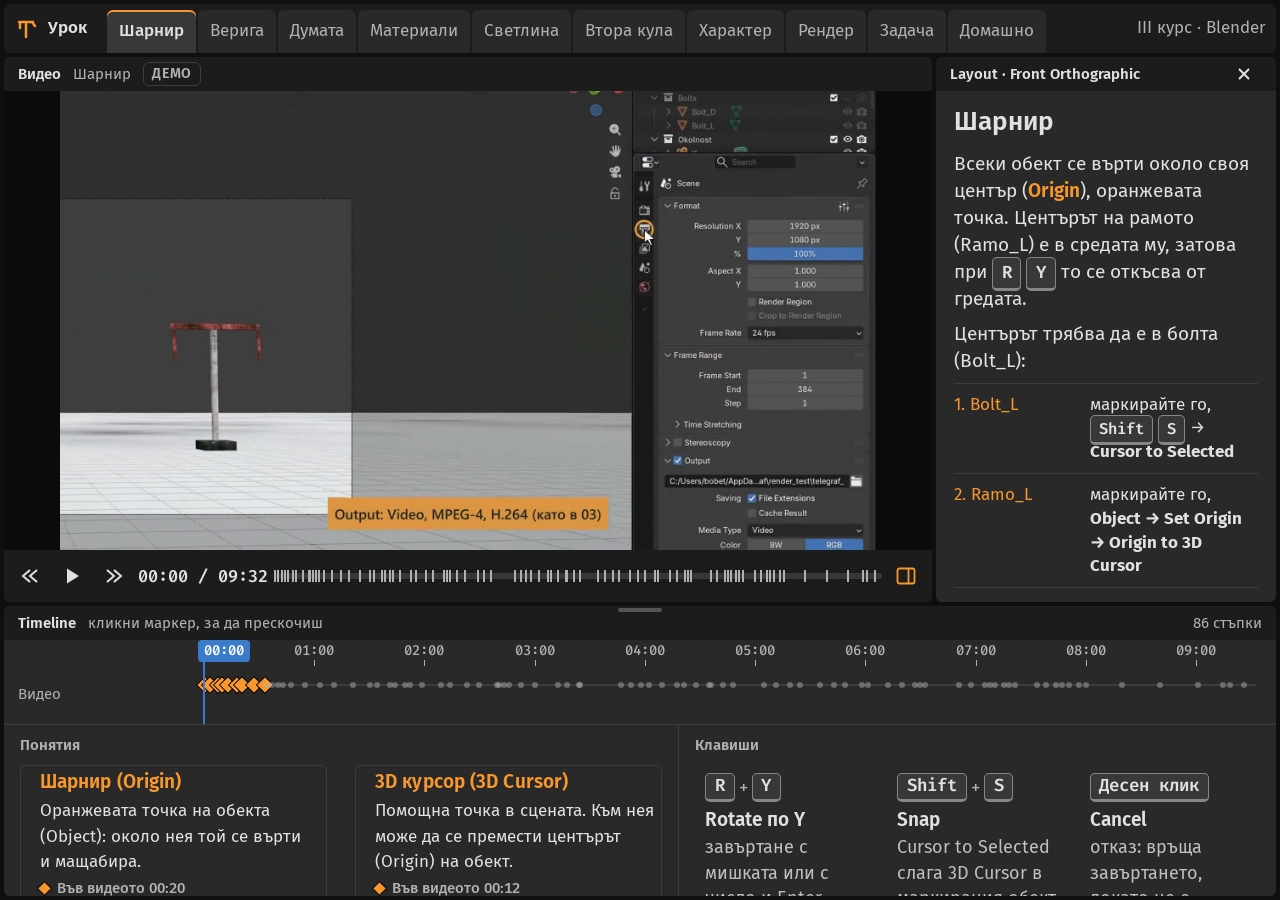
==== 3_kurs/04_telegraf/index.html @ f6dd8744 "Уроци по курсове: 3_kurs и 4_kurs, урок 04 Телеграф, начална страница Co-Authored-By: Claude Opus 5." ====
<!doctype html><html><head><meta charset=utf8><meta name=viewport content="width=device-width,initial-scale=1"><style>:root{color-scheme:light}body{margin:0;padding:0;font:14px -apple-system,BlinkMacSystemFont,sans-serif;background:#fff;color:#000}img{max-width:100%}[hidden]:not([hidden=until-found i]){display:none!important}</style></head><body>
<!doctype html>
<html lang="bg">
<head>
<meta charset="utf-8">
<meta name="viewport" content="width=device-width, initial-scale=1">
<title>Телеграф</title>
<link rel="stylesheet" href="engine/lesson.css?v=12">
<link rel="stylesheet" href="engine/skin-blender.css?v=12">
</head>
<body>
<div id="app" class="app"></div>

<!--
  Урок 04 (25.10.2026): видеото е записано от файловете в 04_Telegraf (start, _za_video/A…D, reshenie) със
  симулирани събития; зуумът, рамките, курсорът, надписите и клавишите са вградени във видеото, затова тук
  няма cues от тип callout и keys. Главите и стъпките са от join.py (04-telegraf_lesson.json).
-->

<script>
window.LESSON = {
  skin: 'blender',
  brand: 'Урок',
  brandIcon: '<svg width="24" height="24" viewBox="0 0 24 24" aria-hidden="true"><path d="M12 21V8M5 6h14M6 6v6M18 6l3 4" fill="none" stroke="oklch(76% .16 62)" stroke-width="2.5" stroke-linecap="round"/></svg>',
  title: 'Телеграф',
  course: 'III курс · Blender',
  task: 'Задача 04',
  timeline: 'markers',
  video: { src: 'video/04-telegraf.mp4?v=1', duration: 572.66 },
  chapters: [
    {
      title: 'Шарнир',
      start: 0,
      panel: 'p-sharnir',
      terms: [
        { t: 'Шарнир (Origin)', d: 'Оранжевата точка на обекта (Object): около нея той се върти и мащабира.', at: 20.48 },
        { t: '3D курсор (3D Cursor)', d: 'Помощна точка в сцената. Към нея може да се премести центърът (Origin) на обект.', at: 12.8 }
      ],
      keys: [
        { k: ['R', 'Y'], a: 'Rotate по Y', d: 'завъртане с мишката или с число и Enter' },
        { k: ['Shift', 'S'], a: 'Snap', d: 'Cursor to Selected слага 3D Cursor в маркирания обект' },
        { k: ['Десен клик'], a: 'Cancel', d: 'отказ: връща завъртането, докато не е потвърдено' }
      ]
    },
    {
      title: 'Верига',
      start: 33.58,
      panel: 'p-veriga',
      terms: [
        { t: 'Родител и дете (Parent / Child)', d: 'Детето следва родителя, но може да се движи и само.', at: 42.82 },
        { t: 'Йерархия (Hierarchy)', d: 'Веригата от родители и деца: Osnova → Stulb → Greda → Ramo_L и Ramo_D.', at: 90.3 }
      ],
      keys: [
        { k: ['Shift', 'клик'], a: 'Extend Selection', d: 'добавя към избора; последният маркиран е активният (Active), т.е. родителят (Parent)' },
        { k: ['Ctrl', 'P'], a: 'Set Parent To', d: 'Object (Keep Transform)' },
        { k: ['Alt', 'P'], a: 'Clear Parent', d: 'поправя обърната връзка родител–дете' },
        { k: ['R', 'Z'], a: 'Rotate по Z', d: 'Stulb обръща цялата глава' }
      ]
    },
    {
      title: 'Думата',
      start: 93.52,
      panel: 'p-duma',
      terms: [
        { fig: 'keys', t: 'Задържане', d: 'Два еднакви ключа (Keyframe) един след друг: знакът стои и се чете.', at: 128.88 },
        { fig: 'frames', t: 'Кадър (Frame)', d: '24 кадъра (Frame Rate 24 fps) са 1 секунда. Знакът пристига за 12 кадъра и стои 36.' },
        { t: 'Знак', d: 'Поза от азбуката: Rotation Y на Greda, Ramo_L и Ramo_D.', at: 112.2 }
      ],
      keys: [
        { k: ['I'], a: 'Insert Keyframe', d: 'с мишката над 3D Viewport: Location, Rotation и Scale' },
        { k: ['R', 'Y', '−135'], a: 'Rotate с число', d: 'точен ъгъл: числото се пише направо, после Enter' },
        { k: ['↑', '↓'], a: 'Jump to Keyframe', d: 'предишен / следващ ключ' }
      ]
    },
    {
      title: 'Материали',
      start: 159.98,
      panel: 'p-bevel',
      terms: [
        { t: 'Bevel', d: 'Модификатор (Modifier), който закръгля ръбовете: тънкият ръб хваща светлина.', at: 166.22 },
        { t: 'Image Texture', d: 'Снимка като цвят на материала. Довлича се от File Browser в Shader Editor.', at: 237.82 },
        { t: 'Color Ramp', d: 'Превежда светло и тъмно на снимката в грапавост (Roughness) или в нов цвят (Base Color).', at: 261.18 },
        { t: 'Bump', d: 'Релеф от снимката, без да се мени формата. Normal отива в Normal на Principled BSDF.', at: 267.94 }
      ],
      keys: [
        { k: ['Ctrl', 'L'], a: 'Link/Transfer Data', d: 'Copy Modifiers, Link Materials' },
        { k: ['Shift', 'A'], a: 'Add', d: 'нов възел (Node) в Shader Editor; името се пише направо' }
      ]
    },
    {
      title: 'Светлина',
      start: 282.16,
      panel: 'p-pod',
      terms: [
        { t: 'Voronoi Texture', d: 'Клетъчна процедурна текстура: подът и облачният фон.', at: 287.88 },
        { t: 'Spot', d: 'Прожектор с конус. Цветният прожектор е сценична светлина срещу топлото слънце (Slunce, тип Sun).', at: 342.8 },
        { t: 'Look', d: 'Контрастът на картината: Render Properties → Color Management.', at: 387.2 }
      ],
      keys: [
        { k: ['G', 'X', '−6'], a: 'Move по X с число', d: 'точно преместване, после Enter' },
        { k: ['N'], a: 'Sidebar', d: 'страничната лента: Location и Rotation с числа' },
        { k: ['Numpad 0'], a: 'Active Camera', d: 'изглед през камерата' }
      ]
    },
    {
      title: 'Втора кула',
      start: 424.58,
      panel: 'p-kula2',
      terms: [
        { t: 'Select Hierarchy', d: 'Маркира обекта и всичките му деца (Children) наведнъж.', at: 427.9 },
        { t: 'Отместване', d: 'Същата анимация, по-късно във времето: ключовете (Keyframes) се местят с G 48, 48 кадъра са 2 секунди.', at: 438.22 }
      ],
      keys: [
        { k: ['Shift', 'D'], a: 'Duplicate Objects', d: 'копие; X 12 Enter: на 12 m вдясно' },
        { k: ['A'], a: 'Select All', d: 'всички ключове, с мишката над Dope Sheet' },
        { k: ['G', '48'], a: 'Move', d: 'отмества ключовете, после Enter' },
        { k: ['Shift', '←'], a: 'Jump to Endpoint', d: 'към първия кадър (Start)' },
        { k: ['Space'], a: 'Play Animation', d: 'пусни / спри' }
      ]
    },
    {
      title: 'Характер',
      start: 452.72,
      panel: 'p-har1',
      terms: [
        { fig: 'curve', t: 'Крива (F-Curve)', d: 'Стойността във времето: стръмно е бързо, хоризонтално е покой.', at: 467.2 },
        { fig: 'ease', t: 'Back', d: 'Интерполация (Interpolation Mode), при която рамото прескача знака и се връща.', at: 470.92 },
        { t: 'Модификатор на крива (F-Curve Modifier)', d: 'Stepped Interpolation тиктака, Noise трепери. Ключовете не се местят.', at: 480.36 }
      ],
      keys: [
        { k: [']'], a: 'Select After Current Frame', d: 'ключовете след кадъра, в Dope Sheet' },
        { k: ['Ctrl', 'Tab'], a: 'Dope Sheet ↔ Graph Editor' },
        { k: ['Home'], a: 'Frame All', d: 'покажи всички криви' },
        { k: ['T'], a: 'Interpolation Mode', d: 'Linear, Back, Elastic…' }
      ]
    },
    {
      title: 'Рендер',
      start: 554.46,
      panel: 'p-render',
      terms: [
        { t: 'Render Animation', d: 'Рендира всички 384 кадъра във видео. На този компютър е около 2 минути.', at: 566.3 }
      ],
      keys: [
        { k: ['F12'], a: 'Render Image', d: 'пробен кадър' },
        { k: ['Ctrl', 'F12'], a: 'Render Animation', d: 'цялата анимация' },
        { k: ['Esc'], a: 'Cancel', d: 'спира рендера / връща изгледа' }
      ]
    },
    { title: 'Задача', page: 'page-task' },
    { title: 'Домашно', page: 'page-home' }
  ],
  steps: [
    { t: 0.56, label: 'Клик върху Ramo_L' },
    { t: 3.52, label: 'R Y около средата' },
    { t: 7.56, label: 'Десен клик: Cancel' },
    { t: 10.04, label: 'Клик върху Bolt_L' },
    { t: 12.8, label: 'Cursor to Selected' },
    { t: 17.88, label: 'Клик върху Ramo_L' },
    { t: 20.48, label: 'Origin to 3D Cursor' },
    { t: 27.08, label: 'R Y около Bolt_L' },
    { t: 33.24, label: 'Ramo_D' },
    { t: 34.06, label: 'Hide in Viewport: болтовете' },
    { t: 37.14, label: 'Клик върху Ramo_L' },
    { t: 40.02, label: 'Shift + клик: Greda' },
    { t: 42.82, label: 'Ctrl P: Set Parent To' },
    { t: 47.18, label: 'Ramo_D' },
    { t: 55.06, label: 'Greda → Stulb' },
    { t: 62.94, label: 'Stulb → Osnova' },
    { t: 70.86, label: 'R Y на Greda' },
    { t: 80.94, label: 'R Z на Stulb' },
    { t: 90.3, label: 'Веригата в Outliner' },
    { t: 93.96, label: 'Маркирайте трите' },
    { t: 101.4, label: 'I: Insert Keyframe, Frame 1' },
    { t: 104.24, label: 'Frame 24: покой' },
    { t: 109.52, label: 'Frame 36' },
    { t: 112.2, label: 'Знак С' },
    { t: 118.72, label: 'Трите и I' },
    { t: 128.88, label: 'Frame 72: задържане' },
    { t: 134.04, label: 'Знак Ц: Greda' },
    { t: 143.12, label: 'Ramo_D обратно' },
    { t: 149.56, label: 'Трите и I' },
    { t: 159.72, label: 'Останалите знаци' },
    { t: 160.46, label: 'Клик върху Stulb' },
    { t: 163.18, label: 'Modifiers' },
    { t: 166.22, label: 'Add Modifier → Bevel' },
    { t: 172.46, label: 'Amount и Segments' },
    { t: 179.98, label: 'Маркирайте частите' },
    { t: 192.54, label: 'Ctrl L → Copy Modifiers' },
    { t: 197.7, label: 'Greda: Amount 0.01' },
    { t: 203.98, label: 'Останалите тънки части' },
    { t: 204.46, label: 'Shade Auto Smooth' },
    { t: 226.98, label: 'Shading' },
    { t: 232.7, label: 'New' },
    { t: 237.82, label: 'Image Texture: довлачете снимката' },
    { t: 242.34, label: 'Color Ramp' },
    { t: 249.3, label: 'Bump' },
    { t: 257.7, label: 'Color → Base Color' },
    { t: 261.18, label: '→ Roughness' },
    { t: 267.94, label: '→ Normal' },
    { t: 274.7, label: 'Мазилка' },
    { t: 276.02, label: 'Останалите материали' },
    { t: 282.6, label: 'Teren: New' },
    { t: 287.88, label: 'Voronoi и Color Ramp' },
    { t: 304.72, label: 'Връзките на Teren' },
    { t: 311.52, label: 'Scale и Detail' },
    { t: 319.04, label: 'World' },
    { t: 324.48, label: 'Voronoi за фона' },
    { t: 335.32, label: 'Scale и Strength' },
    { t: 342.8, label: 'Shift A → Spot' },
    { t: 349.12, label: 'G и R' },
    { t: 358.4, label: 'Light Properties' },
    { t: 361.24, label: 'Power, Angle, Blend' },
    { t: 372.6, label: 'Color: лилав' },
    { t: 379.72, label: 'Look' },
    { t: 387.2, label: 'Very High Contrast' },
    { t: 389.76, label: 'Kamera' },
    { t: 392.36, label: 'Kamera слиза' },
    { t: 411.16, label: 'Rendered' },
    { t: 417.48, label: 'Pack Resources' },
    { t: 425.02, label: 'Десен клик върху Osnova' },
    { t: 427.9, label: 'Select Hierarchy' },
    { t: 430.82, label: 'Shift D, X 12' },
    { t: 435.34, label: 'A в Dope Sheet' },
    { t: 438.22, label: 'G 48' },
    { t: 441.3, label: 'Play Animation' },
    { t: 453.2, label: 'Ramo_L и Ramo_D на първата кула' },
    { t: 458.56, label: 'Frame 12 и ]' },
    { t: 463.96, label: 'G 3: закъснение' },
    { t: 467.2, label: 'Graph Editor' },
    { t: 470.92, label: 'T → Back' },
    { t: 476.28, label: 'Филтър Y Euler' },
    { t: 480.36, label: 'Greda: Stepped Interpolation' },
    { t: 499.84, label: 'Ramo_L: Noise' },
    { t: 520.44, label: 'Ramo_D' },
    { t: 541.04, label: 'Два характера' },
    { t: 554.94, label: 'Output' },
    { t: 558.34, label: 'F12: Render Image' },
    { t: 566.3, label: 'Render Animation' }
  ],
  cues: [
    { t: 0, until: 33.58, type: 'panel', panel: 'p-sharnir' },
    { t: 33.58, until: 93.52, type: 'panel', panel: 'p-veriga' },
    { t: 93.52, until: 159.98, type: 'panel', panel: 'p-duma' },
    { t: 159.98, until: 226.98, type: 'panel', panel: 'p-bevel' },
    { t: 226.98, until: 282.16, type: 'panel', panel: 'p-material' },
    { t: 282.16, until: 342.8, type: 'panel', panel: 'p-pod' },
    { t: 342.8, until: 424.58, type: 'panel', panel: 'p-svetlina' },
    { t: 424.58, until: 452.72, type: 'panel', panel: 'p-kula2' },
    { t: 452.72, until: 476.28, type: 'panel', panel: 'p-har1' },
    { t: 476.28, until: 554.46, type: 'panel', panel: 'p-har2' },
    { t: 554.46, until: 999, type: 'panel', panel: 'p-render' }
  ]
};
</script>

<!-- Статичен кадър, ако видеото не се зареди -->

<template id="poster">
<img src="video/04-telegraf.jpg" alt="Двете кули на телеграфа в сцена с облачен фон и лилав прожектор" style="width:100%;height:100%;object-fit:contain;display:block">
</template>

<template id="p-sharnir" data-title="Layout · Front Orthographic">
  <h2>Шарнир</h2>
  <p>Всеки обект се върти около своя център (<strong>Origin</strong>), оранжевата точка. Центърът на рамото (Ramo_L) е в средата му, затова при <span class="nw"><kbd>R</kbd> <kbd>Y</kbd></span> то се откъсва от гредата.</p>
  <p>Центърът трябва да е в болта (Bolt_L):</p>
  <dl class="map">
    <div><dt>1. Bolt_L</dt><dd>маркирайте го, <span class="nw"><kbd>Shift</kbd> <kbd>S</kbd></span> → <strong>Cursor to Selected</strong></dd></div>
    <div><dt>2. Ramo_L</dt><dd>маркирайте го, <strong>Object → Set Origin → Origin to 3D Cursor</strong></dd></div>
  </dl>
  <h3 class="quiet">Проблем</h3>
  <p>Ако при Set Origin е маркиран болтът, а не рамото, се мести центърът на болта. Проверете кой обект е с оранжев контур (активният, Active).</p>
</template>

<template id="p-veriga" data-title="Outliner · Kula">
  <h2>Верига</h2>
  <p>Детето (<strong>Child</strong>) следва родителя (<strong>Parent</strong>), но може да се движи и само. Маркирайте първо детето, после с <kbd>Shift</kbd> + клик родителя: последният маркиран е активният (Active), по-светлият. После <span class="nw"><kbd>Ctrl</kbd> <kbd>P</kbd></span> → <strong>Object (Keep Transform)</strong>.</p>
  <p>Веригата е от четири нива: <strong>Osnova → Stulb → Greda → Ramo_L и Ramo_D</strong>. Болтовете (Bolt_L, Bolt_D) са помощни и не се рендират, затова ги скрийте с окото в Outliner (Hide in Viewport).</p>
  <h3 class="quiet">Проблем</h3>
  <p>При обърнат ред Greda става дете на рамото. Поправя се с <span class="nw"><kbd>Alt</kbd> <kbd>P</kbd></span> → <strong>Clear Parent</strong>.</p>
  <p>Втори клик на същото място върху активен обект маркира обекта зад него. Кликнете на друго място.</p>
</template>

<template id="p-duma" data-title="Animation · Dope Sheet">
  <h2>Думата</h2>
  <p>Знакът се чете само ако постои, затова всяка поза има два ключа (<strong>Keyframe</strong>):</p>
  <dl class="map">
    <div><dt>Пристигане</dt><dd>знакът пристига за 12 кадъра (Frames)</dd></div>
    <div><dt>Тръгване</dt><dd>след 36 кадъра престой</dd></div>
  </dl>
  <p>Рамото помни ъгъла си спрямо гредата (Greda е негов Parent): когато гредата се завърти, рамената тръгват с нея, без да се разпадат. Ъглите са в азбуката на страницата „Задача“.</p>
  <h3 class="quiet">Проблем</h3>
  <p>Ако една от трите части няма ключ, тя се връща в старата си поза. Маркирайте Greda, Ramo_L и Ramo_D, преди да натиснете <kbd>I</kbd> (Insert Keyframe).</p>
</template>

<template id="p-bevel" data-title="Properties · Modifiers">
  <h2>Форма</h2>
  <p>Всичко по външния вид (модификатори и материали) се прави <strong>преди</strong> копирането на кулата, за да го вземе и копието.</p>
  <p><strong>Bevel</strong> е модификатор (Modifier), който закръгля ръбовете: тънкият ръб хваща светлина и кутията спира да изглежда като кутия.</p>
  <dl class="map">
    <div><dt>Stulb</dt><dd>Add Modifier → Bevel<small>Amount 0.028, Segments 2</small></dd></div>
    <div><dt>Другите части</dt><dd>маркирайте ги, Stulb последен (Active), <span class="nw"><kbd>Ctrl</kbd> <kbd>L</kbd></span> → <strong>Copy Modifiers</strong></dd></div>
    <div><dt>Тънките части</dt><dd>Amount 0.01</dd></div>
    <div><dt>Osnova</dt><dd>Object → Shade Auto Smooth</dd></div>
  </dl>
</template>

<template id="p-material" data-title="Shading · Shader Editor">
  <h2>Материал от снимка</h2>
  <p>От една снимка (<strong>Image Texture</strong>) излизат три неща:</p>
  <dl class="map">
    <div><dt>Цвят</dt><dd>Color → Base Color на Principled BSDF</dd></div>
    <div><dt>Грапавост</dt><dd>снимката → Color Ramp → Roughness<small>светлите места са матови</small></dd></div>
    <div><dt>Релеф</dt><dd>снимката → Bump (Height), Normal → Normal на Principled BSDF</dd></div>
    <div><dt>Ръжда</dt><dd>копие на материала, втори Color Ramp → Base Color<small>от почти черно към червено</small></dd></div>
  </dl>
  <p>Снимките са в папката <code>textures</code>. Довлачете ги от File Browser горе вляво направо в Shader Editor. UV картите са готови в стартовия файл.</p>
  <h3 class="quiet">Проблем</h3>
  <p>Възел (Node), пуснат върху съществуваща връзка (Link), се вмъква в нея и избутва Principled надясно. Добавете възлите първо, после ги свържете.</p>
</template>

<template id="p-pod" data-title="Shading · World">
  <h2>Под и фон</h2>
  <p>Подът и фонът са с <strong>Voronoi Texture</strong>: светъл под с петна и облачен фон като циклорама. Телеграфът стои като декор на сцена.</p>
  <dl class="map">
    <div><dt>Teren</dt><dd>Voronoi Texture → Color Ramp → Base Color<small>Scale 22, Detail 2.3</small></dd></div>
    <div><dt>Фонът (World)</dt><dd>в Shader Editor сменете Object на <strong>World</strong>, Voronoi Texture → Color на Background<small>Scale 4.4, Strength 0.24</small></dd></div>
  </dl>
</template>

<template id="p-svetlina" data-title="Properties · Light">
  <h2>Светлина и камера</h2>
  <p>Топлото слънце (Slunce, Sun) остава. Срещу него добавете цветен <strong>Spot</strong> отгоре вляво.</p>
  <dl class="map">
    <div><dt>Location, Rotation</dt><dd><span class="nw"><kbd>G</kbd> <kbd>X</kbd> −6</span>, <span class="nw"><kbd>G</kbd> <kbd>Z</kbd> 12.6</span>, <span class="nw"><kbd>R</kbd> <kbd>Y</kbd> −30</span></dd></div>
    <div><dt>Spot</dt><dd>Power 10000 W, Angle 55°, Blend 1<small>лилав цвят, Hex D0B9FF</small></dd></div>
    <div><dt>Look</dt><dd>Render Properties → Color Management → Look: <strong>AgX - Very High Contrast</strong></dd></div>
    <div><dt>Kamera</dt><dd>слиза на 1,7 m и гледа леко нагоре<small>кулите стават монументални</small></dd></div>
  </dl>
  <h3 class="quiet">Проблем</h3>
  <p>Снимките са извън файла (.blend) и на друг компютър текстурите (Image Texture) стават розови. <strong>File → External Data → Pack Resources</strong> ги вгражда във файла.</p>
</template>

<template id="p-kula2" data-title="Animation · Dope Sheet">
  <h2>Втора кула</h2>
  <p>Десен клик върху Osnova в Outliner → <strong>Select Hierarchy</strong> маркира цялата кула. <span class="nw"><kbd>Shift</kbd> <kbd>D</kbd></span>, <kbd>X</kbd> 12, Enter. Копието носи свои ключове (Keyframes), същите материали, Bevel и UV Map.</p>
  <p>В Dope Sheet <kbd>A</kbd> маркира ключовете на копието, <kbd>G</kbd> 48 ги отмества с 2 секунди. Втората кула повтаря съобщението като щафета.</p>
  <h3 class="quiet">Проблем</h3>
  <p>Ако копирате и местите само Stulb, при пускане той скача обратно, защото <kbd>I</kbd> е записал и позицията му. Местете Osnova: тя няма ключове.</p>
</template>

<template id="p-har1" data-title="Graph Editor · Ramo_L, Ramo_D">
  <h2>Характер: новата машина</h2>
  <p>Една и съща дума, два характера. Първата кула е пъргава: Ramo_L и Ramo_D закъсняват след Greda и прескачат знака.</p>
  <dl class="map">
    <div><dt>Закъснение</dt><dd>на Frame 12, с мишката над Dope Sheet, <kbd>]</kbd> маркира ключовете след него, <kbd>G</kbd> 3<small>рамената тръгват 3 кадъра по-късно</small></dd></div>
    <div><dt>Back</dt><dd><span class="nw"><kbd>Ctrl</kbd> <kbd>Tab</kbd></span> → Graph Editor, <kbd>A</kbd>, <kbd>T</kbd> → <strong>Back</strong></dd></div>
  </dl>
</template>

<template id="p-har2" data-title="Graph Editor · Modifiers">
  <h2>Характер: старата машина</h2>
  <p>Втората кула е стара и тракаща. Филтърът <strong>Y Euler</strong> оставя само кривата на завъртането. Клик върху ключ я прави активна (Active F-Curve), после в страничната лента (Sidebar, <kbd>N</kbd>) <strong>Modifiers → Add Modifier</strong>.</p>
  <dl class="map">
    <div><dt>Greda</dt><dd>Stepped Interpolation, Step Size 3<small>движи се на стъпки като часовник</small></dd></div>
    <div><dt>Ramo_L, Ramo_D</dt><dd>Noise, Strength 0.3, Scale 1.5<small>треперят с около ±4°</small></dd></div>
  </dl>
  <h3 class="quiet">Проблем</h3>
  <p>Add Modifier е сив, ако няма активна крива: кликнете ключ. Клик върху вече отворения раздел Modifiers скрива Sidebar, а <kbd>N</kbd> я връща.</p>
</template>

<template id="p-render" data-title="Properties · Output">
  <h2>Рендер</h2>
  <dl class="map">
    <div><dt>Output</dt><dd>Media Type Video, MPEG-4, H.264<small>както в задача 03</small></dd></div>
    <div><dt>Render Image</dt><dd><kbd>F12</kbd> рендира един кадър, <kbd>Esc</kbd> връща изгледа</dd></div>
    <div><dt>Render Animation</dt><dd>Render → Render Animation (<span class="nw"><kbd>Ctrl</kbd> <kbd>F12</kbd></span>)<small>384 кадъра, около 2 минути на този компютър</small></dd></div>
  </dl>
  <p>Докато рендира, Blender не реагира.</p>
</template>

<template id="page-task">
  <h2>Задача: Телеграф</h2>
  <p>Сглобете механизма на оптическия телеграф и го накарайте да изпрати дума.</p>
  <table>
    <thead><tr><th>#</th><th>Елемент</th><th>Техника</th><th><br></th></tr></thead>
    <tbody>
      <tr><td>1</td><td>Рамената</td><td>Origin в болта (Bolt_L, Bolt_D)</td><td><br></td></tr>
      <tr><td>2</td><td>Веригата</td><td>Parent (<kbd>Ctrl</kbd> <kbd>P</kbd>)</td><td><br></td></tr>
      <tr><td>3</td><td>Думата</td><td>Keyframes и задържане</td><td><br></td></tr>
      <tr><td>4</td><td>Форма, материали и светлина</td><td>Bevel, Image Texture, Voronoi Texture, Sun и цветен Spot</td><td><br></td></tr>
      <tr><td>5</td><td>Втората кула</td><td>Duplicate от Osnova (Select Hierarchy) и отместване на Keyframes</td><td><br></td></tr>
      <tr><td>6</td><td>Характерът</td><td>Graph Editor</td><td><br></td></tr>
      <tr><td>7</td><td>Клипът</td><td>Render Animation</td><td><br></td></tr>
    </tbody>
  </table>
  <h3><br></h3><ul>
  </ul>
</template>

<template id="page-home">
  <h2>Домашно</h2>
  <h3><br></h3>
</template>

<script src="engine/lesson.js?v=12"></script>
</body>
</html>
</body></html>
---- 3_kurs/04_telegraf/engine/lesson.css ----
/* Общ механизъм за урок с видео. Цветовете и шрифтовете идват от облеклото (skin-*.css). */

*, *::before, *::after { box-sizing: border-box; margin: 0; }
html, body { height: 100%; }
body {
  background: var(--gap);
  color: var(--text);
  font: 400 var(--fs-ui)/1.35 var(--font-ui);
  overflow: hidden;
  -webkit-font-smoothing: antialiased;
}
* { scrollbar-width: thin; scrollbar-color: var(--line-strong) var(--panel-lo); }
::selection { background: var(--accent); color: var(--on-accent); }
button { font: inherit; color: inherit; background: none; border: 0; cursor: pointer; }
:focus-visible { outline: 2px solid var(--focus); outline-offset: 2px; border-radius: 3px; }
kbd {
  font: 600 .92em/1 var(--font-mono);
  padding: .18em .5em .22em;
  border: 1px solid var(--line-strong);
  border-bottom-width: 3px;
  border-radius: 5px;
  background: var(--panel-hi);
  color: var(--text);
  white-space: nowrap;
}

/* ---------- Подредба ---------- */
.app {
  height: 100vh;
  display: grid;
  gap: var(--gutter);
  padding: var(--gutter);
  grid-template-columns: var(--steps-w) minmax(0, 1fr) var(--panel-w);
  grid-template-rows: auto minmax(0, 1fr) var(--tl-h);
  grid-template-areas:
    "top   top   top"
    "steps stage panel"
    "tl    tl    tl";
  transition: grid-template-columns .42s cubic-bezier(.25, 1, .5, 1);
}
.app.panel-closed { --panel-w: 0px; }
.app.no-anim, .app.no-anim .panel { transition: none; }

.region {
  background: var(--panel);
  border-radius: var(--radius);
  min-width: 0;
  min-height: 0;
  display: flex;
  flex-direction: column;
  overflow: hidden;
}
.rhead {
  flex: none;
  height: var(--head-h);
  display: flex;
  align-items: center;
  gap: 12px;
  padding: 0 14px;
  background: var(--panel-lo);
  color: var(--text-dim);
  font-size: var(--fs-small);
}
.rhead b { color: var(--text); font-weight: 600; }
.rhead > span { white-space: nowrap; overflow: hidden; text-overflow: ellipsis; min-width: 0; }
.demo-flag { flex: none; }
.rhead .push { margin-left: auto; }

/* ---------- Горна лента ---------- */
.top {
  grid-area: top;
  display: flex;
  align-items: stretch;
  gap: 2px;
  min-height: var(--top-h);
  padding: 0 10px;
  background: var(--panel-lo);
  border-radius: var(--radius);
}
.brand { display: flex; align-items: center; gap: 10px; padding-right: 18px; font-weight: 600; }
.brand svg { flex: none; }
.meta { margin-left: auto; display: flex; align-items: center; gap: 10px; color: var(--text-dim); white-space: nowrap; }
.meta b { color: var(--text); font-weight: 600; }

.tabs { display: flex; align-items: flex-end; gap: 2px; overflow-x: auto; scrollbar-width: none; flex: 1 1 auto; min-width: 0; }
.meta { flex: none; }
.tab {
  padding: 10px 16px;
  border-radius: var(--radius) var(--radius) 0 0;
  background: var(--panel);
  color: var(--text-dim);
  white-space: nowrap;
  font-size: var(--fs-ui);
}
.tab:hover { color: var(--text); }
.tab[aria-current="true"] { background: var(--panel-hi); color: var(--text); box-shadow: inset 0 2px 0 var(--accent); font-weight: 500; }

/* ---------- Глави вляво ---------- */
.steps { grid-area: steps; }
.steps ol { list-style: none; padding: 8px 0; overflow-y: auto; min-height: 0; }
.step {
  width: 100%;
  display: flex;
  align-items: center;
  gap: 12px;
  padding: 11px 14px;
  text-align: left;
  color: var(--text-dim);
  font-size: var(--fs-body-s);
}
.step:hover { color: var(--text); background: var(--panel-hi); }
.step .dot { flex: none; width: 20px; height: 20px; }
.step.done { color: var(--text); }
.step[aria-current="true"] { background: var(--select); color: var(--on-select); font-weight: 600; }
.about { margin-top: auto; padding: 14px; border-top: 1px solid var(--line); color: var(--text-dim); font-size: var(--fs-small); }
.about b { display: block; color: var(--text); font-size: var(--fs-body-s); margin-bottom: 4px; }

/* ---------- Видео ---------- */
.stage { grid-area: stage; }
.stage-body { position: relative; flex: 1; min-height: 0; container-type: size; display: grid; place-items: center; background: var(--video-bg); }
.frame {
  position: relative;
  width: min(100cqw, 100cqh * 16 / 9);
  aspect-ratio: 16 / 9;
  container-type: inline-size;
  background: var(--video-bg);
  overflow: hidden;
  outline: 2px solid var(--frame-line);
  outline-offset: -2px;
}
.frame video, .frame .poster, .frame .poster > svg { position: absolute; inset: 0; width: 100%; height: 100%; display: block; }
.frame video { object-fit: contain; background: var(--video-bg); }
.overlay { position: absolute; inset: 0; width: 100%; height: 100%; pointer-events: none; }

.cue-in { animation: cue-in .32s cubic-bezier(.25, 1, .5, 1) both; }
@keyframes cue-in { from { opacity: 0; transform: scale(.94); } to { opacity: 1; transform: none; } }

.keys {
  position: absolute;
  top: 3cqw;
  right: 3cqw;
  display: flex;
  align-items: center;
  gap: .6em;
  padding: .45em .8em;
  font: 600 max(18px, 2.1cqw)/1 var(--font-mono);
  background: var(--panel-lo);
  border: 2px solid var(--line-strong);
  border-radius: 10px;
  box-shadow: 0 6px 18px oklch(0% 0 0 / .45);
  color: var(--text);
}
.keys kbd { font-size: 1em; }
.keys .arrow { color: var(--accent); }
.keys .plus { color: var(--text-dim); }

.note {
  position: absolute;
  max-width: 42cqw;
  padding: 1.1cqw 1.4cqw;
  background: var(--panel-lo);
  border: 2px solid var(--cue);
  border-radius: 8px;
  font-size: max(16px, 1.9cqw);
  line-height: 1.35;
  color: var(--text);
  box-shadow: 0 8px 22px oklch(0% 0 0 / .5);
}
.note strong { color: var(--cue); font-weight: 600; }

.demo-flag {
  padding: .3em .6em;
  font: 600 var(--fs-tiny)/1 var(--font-ui);
  letter-spacing: .04em;
  background: var(--panel-lo);
  color: var(--text-dim);
  border: 1px solid var(--line);
  border-radius: 6px;
}

.page { position: absolute; inset: 0; overflow-y: auto; padding: 40px 48px; background: var(--panel); }
.page[hidden] { display: none; }
.page-inner { max-width: 70ch; }
.page h2 { font-size: var(--fs-h2); line-height: 1.15; margin-bottom: 18px; }
.page h3 { font-size: var(--fs-h3); margin: 28px 0 10px; }
.page p, .page li { font-size: var(--fs-body); line-height: 1.5; margin-bottom: 12px; }
.page ul, .page ol { padding-left: 1.3em; }
.page table { border-collapse: collapse; width: 100%; margin: 8px 0 18px; font-size: var(--fs-body-s); }
.page th, .page td { text-align: left; padding: 10px 12px; border-bottom: 1px solid var(--line); vertical-align: top; }
.page th { color: var(--text-dim); font-weight: 600; }
.page td:first-child { font-variant-numeric: tabular-nums; color: var(--accent); font-weight: 600; }

/* ---------- Контроли ---------- */
.controls {
  flex: none;
  height: var(--ctl-h);
  display: flex;
  align-items: center;
  gap: 14px;
  padding: 0 14px;
  background: var(--panel-lo);
  font-size: var(--fs-small);
}
.controls[aria-disabled="true"] { opacity: .45; pointer-events: none; }
.ctl-btn { display: grid; place-items: center; width: 36px; height: 36px; border-radius: 6px; color: var(--text); }
.ctl-btn:hover { background: var(--panel-hi); }
.ctl-btn[aria-pressed="true"] { color: var(--accent); }
.time { white-space: nowrap; font: 600 var(--fs-ui)/1 var(--font-mono); font-variant-numeric: tabular-nums; color: var(--time); min-width: 7.5em; }
.scrub { flex: 1; position: relative; height: 24px; cursor: pointer; display: flex; align-items: center; }
.scrub .track { position: absolute; left: 0; right: 0; height: 6px; border-radius: 3px; background: var(--panel-hi); }
.scrub .fill { position: absolute; left: 0; height: 6px; border-radius: 3px; background: var(--accent); }
.scrub .tick { position: absolute; width: 2px; height: 12px; background: var(--text-dim); transform: translateX(-1px); }
.rate { min-width: 3.2em; text-align: center; color: var(--text-dim); border-radius: 6px; padding: 6px 4px; }
.rate:hover { background: var(--panel-hi); color: var(--text); }

/* ---------- Страничен панел ---------- */
.panel { grid-area: panel; }
.app.panel-closed .panel { visibility: hidden; transition: visibility 0s .42s; }
.panel .pbody { flex: 1; min-height: 0; overflow-y: auto; padding: 22px 24px; width: calc(var(--panel-open-w) - 0px); }
.panel h2 { font-size: var(--fs-h2); line-height: 1.15; font-weight: 600; margin-bottom: 14px; }
.panel h3 { font-size: var(--fs-h3); font-weight: 600; margin: 20px 0 10px; }
.panel p { font-size: var(--fs-body); line-height: 1.42; margin-bottom: 12px; }
.panel p strong { color: var(--accent); font-weight: 600; }
/* Карта на връзките: име вляво, път на възлите вдясно, тънки линии между редовете */
.panel .map { margin: 0 0 18px; }
.panel .map > div { display: grid; grid-template-columns: 7.2em minmax(0, 1fr); column-gap: 14px; padding: 9px 0; border-top: 1px solid var(--line); }
.panel .map > div:last-child { border-bottom: 1px solid var(--line); }
.panel .map dt { color: var(--accent); font-size: var(--fs-ui); line-height: 1.4; }
.panel .map dd { margin: 0; font-size: var(--fs-ui); line-height: 1.4; color: var(--text); }
.panel .map small { display: block; color: var(--text-dim); font-size: var(--fs-small); margin-top: 2px; }
.panel h3.quiet { font-size: var(--fs-ui); color: var(--text-dim); margin-top: 18px; }
.panel .nw { white-space: nowrap; } /* клавишна комбинация не се чупи на два реда */
.panel-in .pbody > * { animation: cue-in .36s cubic-bezier(.25, 1, .5, 1) both; }

.result { background: var(--panel-lo); border-radius: var(--radius); overflow: hidden; margin-top: 8px; }
.result .rhead { background: var(--gap); }
.result .pair { display: grid; grid-template-columns: 1fr 1fr; gap: 10px; padding: 12px; }
.result figure { text-align: center; color: var(--text-dim); font-size: var(--fs-small); }
.result figure svg { display: block; width: 100%; height: auto; background: var(--video-bg); border-radius: 4px; margin-bottom: 6px; }
.result figure.after { color: var(--text); }

/* ---------- Времева линия ---------- */
.timeline { grid-area: tl; }
.tl-body { position: relative; flex: 1; min-height: 0; overflow: hidden; display: flex; flex-direction: column; }
.tl-row { display: flex; min-height: var(--row-h); flex: none; }
.tl-name { flex: none; width: var(--name-w); display: flex; align-items: center; gap: 8px; padding: 0 14px; white-space: nowrap; overflow: hidden; color: var(--text-dim); font-size: var(--fs-small); border-right: 1px solid var(--line); }
.tl-name span { overflow: hidden; text-overflow: ellipsis; }
.tl-name i { width: 14px; height: 14px; border-radius: 3px; flex: none; background: var(--c); }
.tl-row.current .tl-name { color: var(--text); background: var(--select-soft); }
.tl-track { position: relative; flex: 1; margin-right: 20px; cursor: pointer; }
.ruler { height: 28px; min-height: 0; flex: none; }
.ruler .tl-track span { position: absolute; top: 6px; font: 500 var(--fs-tiny)/1 var(--font-mono); color: var(--text-dim); transform: translateX(-50%); }
.ruler .tl-track span::before { content: ""; position: absolute; left: 50%; top: 16px; width: 1px; height: 6px; background: var(--text-dim); }
.ruler .tl-track span:first-child { transform: none; }
.ruler .tl-track span:first-child::before { left: 0; }

.band { position: absolute; top: 6px; bottom: 6px; border-radius: 4px; background: var(--c, var(--band)); color: var(--on-band); font-size: var(--fs-tiny); font-weight: 600; padding: 0 8px; display: flex; align-items: center; overflow: hidden; white-space: nowrap; }
.band.current { outline: 2px solid var(--focus); outline-offset: 1px; }

.mark {
  position: absolute;
  top: 50%;
  transform: translate(-50%, -50%);
  display: flex;
  flex-direction: column;
  align-items: center;
  gap: 4px;
  color: var(--text);
  font-size: var(--fs-small);
  white-space: nowrap;
  z-index: 2;
}
.mark .gem { width: 14px; height: 14px; background: var(--gem); transform: rotate(45deg); outline: 1.5px solid var(--gem-edge); }
.mark:hover .gem, .mark.current .gem { width: 18px; height: 18px; }
.mark.current { color: var(--accent); font-weight: 600; }
.ph-host { position: absolute; inset: 0; pointer-events: none; }
.playhead { position: absolute; top: 0; bottom: 0; width: 2px; margin-left: -1px; background: var(--playhead); pointer-events: none; z-index: 3; }
.playhead span { position: absolute; top: 0; left: 50%; transform: translateX(-50%); min-width: 46px; padding: 2px 6px; border-radius: 4px; background: var(--playhead); color: var(--on-playhead); font: 600 var(--fs-tiny)/1.3 var(--font-mono); text-align: center; }

/* ---------- Разделител над долната лента ---------- */
.timeline { position: relative; }
.grip { position: absolute; left: 0; right: 0; top: 0; height: 8px; z-index: 5; cursor: row-resize; touch-action: none; }
.grip::after { content: ""; position: absolute; left: 50%; top: 2px; width: 44px; height: 4px; margin-left: -22px; border-radius: 2px; background: var(--line-strong); opacity: .55; transition: opacity .2s, background-color .2s; }
.grip:hover::after, .grip:focus-visible::after, .resizing .grip::after { opacity: 1; background: var(--accent); }
.resizing, .resizing * { cursor: row-resize !important; user-select: none; }
.app.resizing { transition: none; }

/* ---------- Понятия и клавиши под времевата линия ---------- */
.ph-host { bottom: auto; height: var(--strip-h, 100%); }
.playhead.at-start span { left: -5px; transform: none; }
.ctx[hidden] { display: none; }
.ctx { flex: 1; min-height: 0; display: grid; grid-template-columns: minmax(0, 1fr) minmax(280px, 47%); gap: 0; border-top: 1px solid var(--line); }
.ctx section { min-height: 0; overflow-y: auto; padding: 10px 16px 12px; }
.ctx section + section { border-left: 1px solid var(--line); }
.ctx h4 { font-size: var(--fs-small); font-weight: 600; color: var(--text-dim); margin-bottom: 10px; }
.ctx .empty { color: var(--text-dim); font-size: var(--fs-small); }
.terms { display: grid; grid-template-columns: repeat(auto-fit, minmax(300px, 1fr)); column-gap: 28px; row-gap: 14px; }
.term { display: grid; grid-template-columns: auto minmax(0, 1fr); column-gap: 12px; align-items: start; text-align: left; padding: 6px 8px; border-radius: 6px; }
.term dt, .term dd { grid-column: 2; }
button.term { cursor: pointer; }
button.term:hover { background: var(--panel-hi); }
.term .fig { grid-row: span 2; width: 90px; padding-top: 2px; }
.term .fig svg { width: 90px; height: auto; display: block; }
.terms dt { font-weight: 600; color: var(--accent); font-size: var(--fs-body-s); line-height: 1.2; margin-bottom: 4px; letter-spacing: .005em; }
.terms dd { margin: 0; font-size: var(--fs-ui); line-height: 1.5; color: var(--text); max-width: 40ch; text-wrap: pretty; }
/* Понятието е маркер от лентата: ромб и час на момента във видеото; при посочване маркерът в лентата светва */
.term .at { grid-column: 2; display: inline-flex; align-items: center; gap: 8px; margin-top: 6px; font: 500 var(--fs-small)/1 var(--font-ui); color: var(--text-dim); }
.term .at .gem { width: 9px; height: 9px; background: var(--gem); transform: rotate(45deg); outline: 1.5px solid var(--gem-edge); flex: none; transition: transform .15s var(--ease-out); }
.term .at span { font-variant-numeric: tabular-nums; }
button.term { box-shadow: inset 0 0 0 1px var(--line); }
button.term:hover, button.term:focus-visible { background: var(--panel-hi); box-shadow: inset 0 0 0 1px var(--line-strong); }
button.term:hover .at, button.term:focus-visible .at { color: var(--accent); }
button.term:hover .at .gem, button.term:focus-visible .at .gem { transform: rotate(45deg) scale(1.3); }
button.term.now { background: var(--select-soft); box-shadow: inset 0 0 0 1px var(--focus); }
button.term.now .at { color: var(--accent); }
/* Маркерът на понятието в лентата: по-голям и с етикет, докато понятието е посочено */
.has-ctx .markers .mark.hint .gem { width: 16px; height: 16px; opacity: 1; border-radius: 0; transform: rotate(45deg); background: var(--gem); outline: 1.5px solid var(--gem-edge); }
.has-ctx .markers .mark.hint span { display: block; position: absolute; left: 50%; transform: translateX(-50%); top: 18px; padding: 1px 6px; font-size: var(--fs-small); font-weight: 600; line-height: 1.3; white-space: nowrap; color: var(--accent); z-index: 4; background: var(--panel); border-radius: 4px; }
.has-ctx .markers:has(.mark.hint) .mark.current:not(.hint) span { display: none; }
/* Клавишите хоризонтално: колони една до друга; във всяка капачките, командата и под нея цялото обяснение */
.keylist { list-style: none; padding: 0; display: grid; grid-template-columns: repeat(auto-fill, minmax(200px, 1fr)); column-gap: 12px; row-gap: 8px; align-items: start; }
.keylist li { display: flex; flex-direction: column; gap: 4px; padding: 8px 10px; border-radius: 5px; }
.keylist .combo { display: flex; gap: 4px; align-items: center; white-space: nowrap; font-size: var(--fs-body-s); margin-bottom: 2px; }
.keylist .plus { color: var(--text-dim); }
.keylist .act { font-weight: 600; font-size: var(--fs-body-s); line-height: 1.25; }
.keylist .kd { color: oklch(from var(--text) l c h / .82); font-size: 18px; line-height: 1.4; text-wrap: pretty; }
.keylist li.now { background: var(--select-soft); box-shadow: inset 0 0 0 1px var(--focus); }
.keylist li.now .act { color: var(--accent); }

/* ---------- Проектор 1024–1280: по-тесен панел, маркерите на два реда ---------- */
@media (max-width: 1280px) {
  html:root { --panel-open-w: 340px; --steps-w: 230px; --name-w: 200px; }
  .markers .mark:nth-of-type(even) span { margin-top: 20px; }
  .meta span:nth-child(n+4) { display: none; }
  html body .controls .time { font-size: 17px; min-width: 0; letter-spacing: 0; }
  html body .controls { gap: 6px; padding: 0 8px; }
  html body .controls .rate { display: none; }
  html body .scrub { min-width: 80px; }
  html:root { --fs-body: 19px; --fs-h2: 26px; --fs-h3: 19px; }
  html body .meta b, html body .meta b + span { display: none; }
  html body .tab { padding: 10px 12px; }
  html body .about { display: none; }
  html body .step { padding: 8px 12px; }
  html body .panel .pbody { padding: 16px 18px; }
  html body .keylist { grid-template-columns: repeat(auto-fill, minmax(180px, 1fr)); }
  html body .demo-more, html body .stage .rhead .push { display: none; }
  html body .panel p { margin-bottom: 8px; }
  html body .panel .pbody { display: flex; flex-direction: column; }
  html body .panel .pbody > * { flex-shrink: 0; }
  html body .prop { margin: 10px 0 0; padding: 4px 8px; order: 1; }
  html body .result { margin-top: 0; }
  html body .result .pair { padding: 8px; gap: 8px; }
  html body .result figure svg { height: 64px; }
  html body .result .rhead { height: 28px; }
}

/* ---------- Тесни екрани: една колона ---------- */
@media (max-width: 900px) {
  html body { overflow: auto; }
  html body .app {
    height: auto;
    min-height: 100vh;
    grid-template-columns: minmax(0, 1fr);
    grid-template-rows: auto auto auto auto;
    grid-template-areas: "top" "stage" "panel" "tl";
  }
  html body .app.panel-closed .panel { display: none; }
  html body .steps { display: none; }
  html body .top { flex-wrap: wrap; padding: 6px 10px 0; }
  html body .top .tabs { display: flex; order: 3; width: 100%; flex-basis: 100%; }
  html body .meta { margin-left: 0; font-size: var(--fs-small); white-space: normal; flex: 1 1 0; min-width: 0; flex-wrap: wrap; row-gap: 0; padding: 6px 0; }
  html body .meta span:nth-child(n+4) { display: none; }
  html body .stage-body { height: calc((100vw - 2 * var(--gutter)) * 9 / 16); flex: none; }
  html body .panel .pbody { width: auto; }
  html body .controls { gap: 6px; padding: 0 6px; }
  html body .rate { display: none; }
  html body .tl-name { width: 0; padding: 0; border: 0; overflow: hidden; }
  html body .tl-track { margin: 0 12px; }
  html body .markers .mark span, html body .tl-row .band { font-size: 0; }
  html body .timeline .tl-row.markers { min-height: 64px; }
  html body .timeline .rhead span:not(.push) { display: none; }
  html body .controls .time { font-size: 15px; min-width: 0; letter-spacing: 0; }
  html body .controls .time .dur { display: none; }
  html body .playhead span { display: none; }
  html body .grip { display: none; }
  html body .ctx { grid-template-columns: minmax(0, 1fr); }
  html body .ctx section + section { border-left: 0; border-top: 1px solid var(--line); }
  html body .terms { grid-template-columns: minmax(0, 1fr); }
  html body .timeline .ruler { min-height: 0; }
  html body .timeline { min-height: 140px; }
}

/* ---------- Движение: обратна връзка, скок, пристигане на стъпка ---------- */
:root { --ease-out: cubic-bezier(.16, 1, .3, 1); }

/* Обратна връзка: кратко преливане при посочване, леко хлътване при натискане */
.tab, .ctl-btn, .rate, button.term, .keylist li, .step { transition: background-color .12s, color .12s, box-shadow .12s, transform .12s var(--ease-out); }
.tab:active, .ctl-btn:active, .rate:active, button.term:active, .step:active { transform: scale(.96); transition-duration: .06s; }
.mark .gem { transition: width .15s var(--ease-out), height .15s var(--ease-out), opacity .12s, background-color .12s; }

/* Скок към стъпка: линията на времето и запълването се плъзгат (не по време на възпроизвеждане) */
.seeking .playhead { transition: left .24s var(--ease-out); }
.seeking .scrub .fill { transition: width .24s var(--ease-out); }

/* Нова глава: отсечката ѝ се разкрива по посоката на времето */
.has-ctx .markers .band.current { animation: band-in .3s var(--ease-out) both; }
@keyframes band-in { from { clip-path: inset(0 100% 0 0 round 3px); } to { clip-path: inset(0 0 0 0 round 3px); } }

/* Пристигане на стъпка: един кръг около маркера (като кръга-бележка върху видеото) */
.mark .gem { position: relative; }
.mark.ping .gem::after {
  content: ""; position: absolute; left: 50%; top: 50%; width: 22px; height: 22px; margin: -11px 0 0 -11px;
  border: 2px solid var(--gem); border-radius: 50%; pointer-events: none;
  animation: ping .6s var(--ease-out) forwards;
}
@keyframes ping { from { opacity: .9; transform: scale(.5); } to { opacity: 0; transform: scale(1.9); } }
.mark.ping span { animation: label-in .22s var(--ease-out) both; }
@keyframes label-in { from { opacity: 0; translate: 0 -4px; } to { opacity: 1; translate: 0 0; } }

/* Понятия и клавиши на новата глава: ред след ред, общо до 120ms закъснение */
.ctx-in .term, .ctx-in .keylist li { animation: ctx-in .26s var(--ease-out) both; }
.ctx-in .term:nth-child(2), .ctx-in .keylist li:nth-child(2) { animation-delay: .03s; }
.ctx-in .term:nth-child(3), .ctx-in .keylist li:nth-child(3) { animation-delay: .06s; }
.ctx-in .term:nth-child(4), .ctx-in .keylist li:nth-child(4) { animation-delay: .09s; }
.ctx-in .term:nth-child(n+5), .ctx-in .keylist li:nth-child(n+5) { animation-delay: .12s; }
@keyframes ctx-in { from { opacity: 0; translate: 0 6px; } to { opacity: 1; translate: 0 0; } }

/* Активният клавиш хлътва като натиснат */
.keylist li.now kbd { animation: key-press .2s ease-out; }
@keyframes key-press { 40% { translate: 0 2px; border-bottom-width: 1px; background: var(--select-soft); } }

@media (prefers-reduced-motion: reduce) {
  .app { transition: none; }
  .cue-in, .panel-in .pbody > * { animation: none; }
  /* без плъзгане, кръг и хлътване; цветовете и състоянията остават */
  .seeking .playhead, .seeking .scrub .fill { transition: none; }
  .tab:active, .ctl-btn:active, .rate:active, button.term:active, .step:active { transform: none; }
  .has-ctx .markers .band.current, .mark.ping span, .keylist li.now kbd { animation: none; }
  .term .at .gem { transition: none; }
  .mark.ping .gem::after { display: none; }
  .ctx-in .term, .ctx-in .keylist li { animation-name: fade-in; animation-delay: 0s; }
  @keyframes fade-in { from { opacity: 0; } }
}

/* ---------- Редакция на текста (само за собственика) ---------- */
.edit-bar { flex: none; display: flex; align-items: center; gap: 6px; margin-left: 14px; }
.edit-bar[hidden], .edit-btn[hidden] { display: none; }
.edit-btn { padding: 6px 12px; border-radius: 6px; color: var(--text-dim); white-space: nowrap; }
.edit-btn:hover { background: var(--panel-hi); color: var(--text); }
.edit-btn.primary { background: var(--accent); color: var(--on-accent); font-weight: 600; }
.edit-btn:disabled { opacity: .45; cursor: default; background: none; color: var(--text-dim); }
.edit-status { color: var(--text-dim); font-size: var(--fs-small); white-space: nowrap; }
.editing .editable { outline: 1px dashed var(--line-strong); outline-offset: 2px; border-radius: 2px; cursor: text; }
.editing .editable:hover { outline-color: var(--accent); }
.editing .editable:focus { outline: 2px solid var(--focus); }
.editing .pbody.editable, .editing .page-inner.editable { outline-offset: -3px; }
---- 3_kurs/04_telegraf/engine/skin-blender.css ----
/* Облекло „Blender“ (III курс): граматиката на интерфейса на Blender. */
@import url("https://fonts.googleapis.com/css2?family=Fira+Sans:wght@400;500;600&family=Fira+Code:wght@500;600&display=swap");

:root {
  --font-ui: "Fira Sans", "Segoe UI", sans-serif;
  --font-mono: "Fira Code", Consolas, monospace;

  --gap: oklch(17% 0 0);
  --panel: oklch(28% 0 0);
  --panel-lo: oklch(22.5% 0 0);
  --panel-hi: oklch(34% 0 0);
  --line: oklch(36% 0 0);
  --line-strong: oklch(62% 0 0);
  --text: oklch(91% 0 0);
  --text-dim: oklch(76% 0 0);

  --accent: oklch(76% .16 62);          /* оранжевото на Blender: активно, бележки */
  --on-accent: oklch(17% 0 0);
  --focus: oklch(62% .13 255);
  --select: oklch(48% .12 255);
  --on-select: oklch(97% 0 0);
  --select-soft: oklch(34% .05 255);
  --video-bg: oklch(15% 0 0);
  --frame-line: oklch(55% .13 255);
  --cue: oklch(76% .16 62);
  --on-cue: oklch(17% 0 0);
  --time: oklch(91% 0 0);
  --playhead: oklch(58% .14 255);
  --on-playhead: oklch(98% 0 0);
  --band: oklch(33% .015 255);
  --band-current: oklch(40% .07 255);
  --on-band: oklch(91% 0 0);
  --gem: oklch(76% .16 62);
  --gem-edge: oklch(17% 0 0);
  --ok: oklch(72% .15 145);
  --handle: oklch(78% .15 145);         /* дръжките в Graph Editor */
  --channel: oklch(65% .2 25);          /* маркерът на анимиран канал */
  --on-ok: oklch(17% 0 0);

  --fs-ui: 17px;
  --fs-small: 15px;
  --fs-tiny: 14px;
  --fs-body: 22px;
  --fs-body-s: 19px;
  --fs-h2: 32px;
  --fs-h3: 22px;

  --gutter: 4px;
  --radius: 6px;
  --top-h: 48px;
  --head-h: 34px;
  --ctl-h: 52px;
  --tl-h: 168px;
  --row-h: 100px;
  --name-w: 110px;
  --steps-w: 0px;
  --panel-open-w: 430px;
  --panel-w: var(--panel-open-w);
}

.app {
  grid-template-columns: minmax(0, 1fr) var(--panel-w);
  grid-template-areas:
    "top   top"
    "stage panel"
    "tl    tl";
}
.steps { display: none; }

.brand { color: var(--text); }
.top .tabs { align-self: stretch; padding-top: 6px; }

.markers .band { top: 10px; bottom: auto; height: 30px; background: var(--band); outline: 1px solid var(--line); color: var(--text-dim); font-weight: 500; }
.markers .band.current { background: var(--band-current); outline: 1px solid var(--focus); color: var(--text); }
.markers .mark { top: 48px; transform: translateX(-50%); gap: 8px; }
.markers .mark span { padding: 0 4px; }

@media (max-width: 1280px) {
  html:root { --tl-h: 186px; --row-h: 118px; }
}

/* С понятия и клавиши: тънък ред със стъпките (главите са в табовете), отдолу контекстът */
.has-ctx { --tl-h: 312px; --strip-h: 84px; }
.has-ctx .ruler { height: 24px; }
.has-ctx .ruler .tl-track span { top: 4px; }
.has-ctx .markers { min-height: 60px; }
.has-ctx .markers .band { display: none; }
.has-ctx .markers .tl-track::before { content: ""; position: absolute; left: 0; right: 0; top: 20px; height: 2px; background: var(--line); }
/* Текущата глава: синя отсечка върху линията; ромбове само за нейните стъпки, другите са точки */
.has-ctx .markers .band.current { display: block; top: 18px; bottom: auto; height: 6px; padding: 0; border-radius: 3px; background: var(--select); outline: 0; z-index: 1; }
.has-ctx .markers .mark { top: 21px; transform: translate(-50%, -50%); }
.has-ctx .markers .mark .gem { width: 6px; height: 6px; border-radius: 50%; transform: none; outline: 0; background: var(--text-dim); opacity: .45; }
.has-ctx .markers .mark.in-ch .gem { width: 11px; height: 11px; border-radius: 0; transform: rotate(45deg); background: var(--gem); outline: 1.5px solid var(--gem-edge); opacity: 1; }
.has-ctx .markers .mark:hover .gem { opacity: 1; }
.has-ctx .markers .mark.current .gem { width: 16px; height: 16px; }
.has-ctx .markers .mark span { display: none; }
.has-ctx .markers .mark.current span, .has-ctx .markers .mark:hover span { display: block; position: absolute; left: 50%; transform: translateX(-50%); top: 18px; padding: 1px 6px; font-size: var(--fs-small); font-weight: 600; line-height: 1.3; white-space: nowrap; }
.has-ctx .markers .mark:hover:not(.current) span { color: var(--text); font-weight: 500; }
.has-ctx .markers .mark:first-of-type span { left: -6px; transform: none; }
.has-ctx .markers .mark:last-of-type span { left: auto; right: -6px; transform: none; }
@media (max-width: 1280px) {
  html:root .has-ctx { --tl-h: 290px; }
  .has-ctx .markers .mark:nth-of-type(even) span { margin-top: 0; }
}
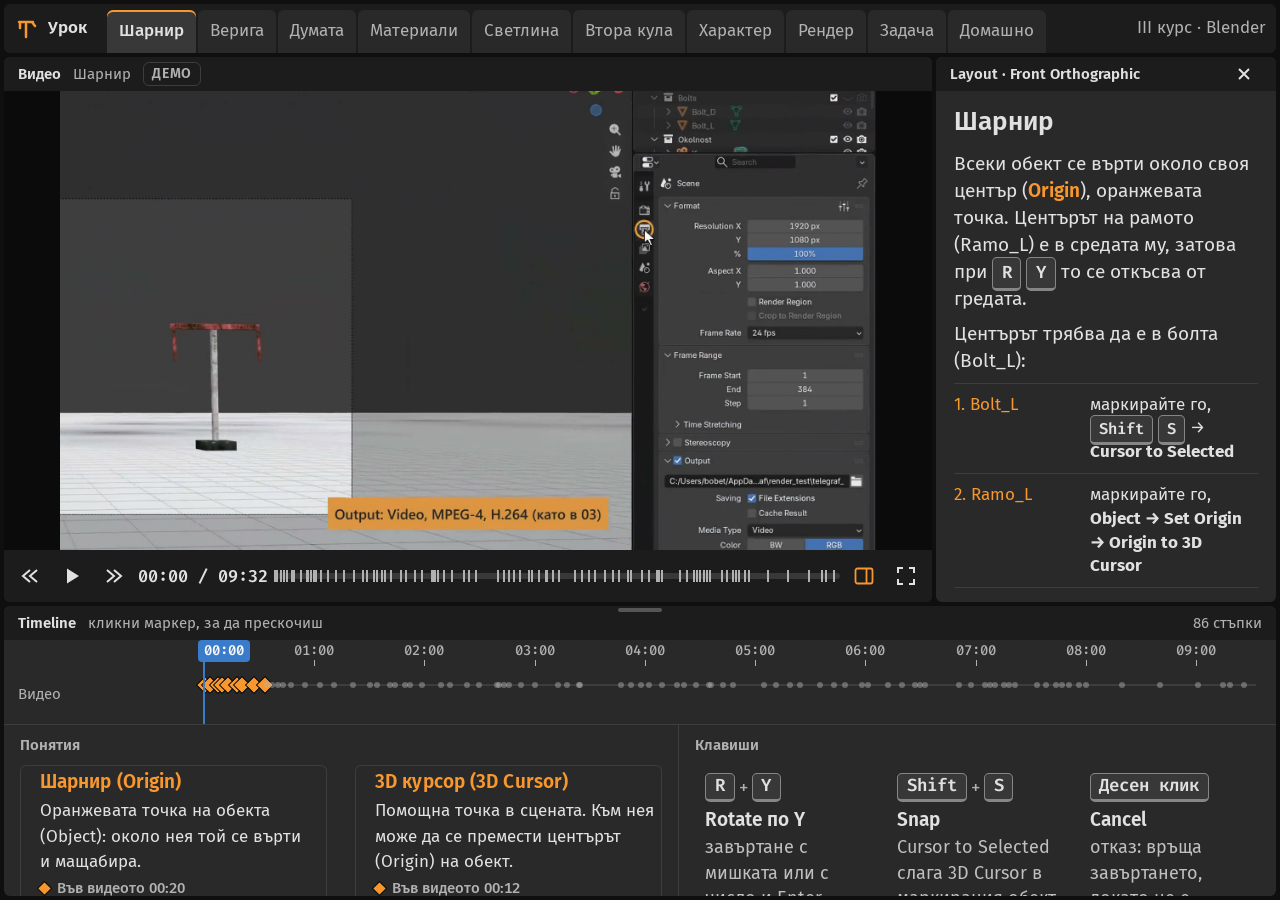
==== commit ae1caaf1: "III курс: механизмът на уроци 04 и 05 — цял екран, лаптоп и телефон Co-Authored-By: Claude Opus 5.5 " ====
--- a/3_kurs/04_telegraf/index.html
+++ b/3_kurs/04_telegraf/index.html
@@ -5,8 +5,8 @@
 <meta charset="utf-8">
 <meta name="viewport" content="width=device-width, initial-scale=1">
 <title>Телеграф</title>
-<link rel="stylesheet" href="engine/lesson.css?v=12">
-<link rel="stylesheet" href="engine/skin-blender.css?v=12">
+<link rel="stylesheet" href="engine/lesson.css?v=14">
+<link rel="stylesheet" href="engine/skin-blender.css?v=14">
 </head>
 <body>
 <div id="app" class="app"></div>
@@ -403,7 +403,7 @@
   <h3><br></h3>
 </template>
 
-<script src="engine/lesson.js?v=12"></script>
+<script src="engine/lesson.js?v=14"></script>
 </body>
 </html>
 </body></html>
--- a/3_kurs/04_telegraf/engine/lesson.css
+++ b/3_kurs/04_telegraf/engine/lesson.css
@@ -81,6 +81,8 @@
 .brand svg { flex: none; }
 .meta { margin-left: auto; display: flex; align-items: center; gap: 10px; color: var(--text-dim); white-space: nowrap; }
 .meta b { color: var(--text); font-weight: 600; }
+/* Главите не се побират (lesson.js → fitTop): курсът и задачата отстъпват място на главите */
+.top.tight .meta span { display: none; }
 
 .tabs { display: flex; align-items: flex-end; gap: 2px; overflow-x: auto; scrollbar-width: none; flex: 1 1 auto; min-width: 0; }
 .meta { flex: none; }
@@ -210,6 +212,15 @@
 .scrub .track { position: absolute; left: 0; right: 0; height: 6px; border-radius: 3px; background: var(--panel-hi); }
 .scrub .fill { position: absolute; left: 0; height: 6px; border-radius: 3px; background: var(--accent); }
 .scrub .tick { position: absolute; width: 2px; height: 12px; background: var(--text-dim); transform: translateX(-1px); }
+/* Цял екран: регионът „Видео“ запълва екрана, кадърът остава цял (contain), контролите остават отдолу */
+.stage.is-full { position: fixed; inset: 0; z-index: 50; border-radius: 0; }
+.stage.is-full .stage-body { height: auto; flex: 1; }
+.stage::backdrop { background: var(--video-bg); }
+/* Пръст вместо мишка: бутоните и лентата за превъртане са поне 44px */
+@media (pointer: coarse) {
+  .ctl-btn { width: 44px; height: 44px; }
+  .scrub { height: 44px; }
+}
 .rate { min-width: 3.2em; text-align: center; color: var(--text-dim); border-radius: 6px; padding: 6px 4px; }
 .rate:hover { background: var(--panel-hi); color: var(--text); }
 
@@ -238,6 +249,116 @@
 .result figure { text-align: center; color: var(--text-dim); font-size: var(--fs-small); }
 .result figure svg { display: block; width: 100%; height: auto; background: var(--video-bg); border-radius: 4px; margin-bottom: 6px; }
 .result figure.after { color: var(--text); }
+
+.result figure img { display: block; width: 100%; height: auto; border-radius: 4px; margin-bottom: 6px; }
+
+/* ---------- Стъпки с кадри: урок без видео, главата е страница ---------- */
+/* Редът на времевата линия се свива до нула; колоните и областите остават на облеклото */
+.app.pages { grid-template-rows: auto minmax(0, 1fr) 0; padding-bottom: 0; }
+.app.pages .timeline, .app.pages .controls { display: none; }
+
+.page-inner:has(> .guide) { max-width: 1320px; }
+.guide { counter-reset: move; }
+.guide > p, .guide > table, .guide > ul { max-width: 70ch; }
+.guide p strong { color: var(--accent); font-weight: 600; }
+
+/* Принципът и схемата му стоят един до друг, преди стъпките */
+.principle { display: grid; grid-template-columns: minmax(0, 5fr) minmax(0, 6fr); gap: 14px 40px; align-items: start; margin-bottom: 28px; }
+.principle > p { max-width: 46ch; margin: 0; }
+.principle > p:only-child { grid-column: 1 / -1; max-width: 70ch; }
+.schema { display: block; width: 100%; max-width: var(--w, 640px); height: auto; font-family: var(--font-ui); }
+
+/* Стъпка: номерът и какво и как горе, кадърът от програмата под тях на цялата ширина */
+.page .moves { list-style: none; padding: 0; margin: 0; }
+.page .move {
+  counter-increment: move;
+  display: grid;
+  grid-template-columns: 2.2em minmax(0, 1fr);
+  grid-template-areas: "n do" "n shot";
+  column-gap: 24px;
+  row-gap: 18px;
+  align-items: start;
+  margin: 0;
+  padding: 28px 0 32px;
+  border-top: 1px solid var(--line);
+  scroll-margin-top: 8px;
+}
+.move::before { grid-area: n; content: counter(move); font: 600 var(--fs-h3)/1.3 var(--font-ui); font-variant-numeric: tabular-nums; color: var(--accent); }
+.move .do { grid-area: do; max-width: 72ch; }
+.move .shot { grid-area: shot; }
+.move .do h3 { margin: 0 0 8px; line-height: 1.3; text-wrap: balance; }
+.move .do p { margin: 0 0 12px; text-wrap: pretty; }
+.move .trap { margin-top: 16px; padding-top: 12px; border-top: 1px solid var(--line); }
+.move .trap > b:first-child { color: var(--accent); font-weight: 600; }
+
+/* Кадър: заглавната лента казва в кой панел на програмата сме */
+.shot, .where { margin: 0; background: var(--panel-lo); border-radius: var(--radius); overflow: hidden; display: flex; flex-direction: column; }
+.shot .rhead, .where .rhead { background: var(--gap); }
+/* Кадърът е в центъра: пълна ширина, а високите кадри спират на --shot-h и се центрират */
+.shot > img, .shot > .view, .where > img, .where > .view { align-self: center; max-width: 100%; }
+.shot img, .where img { display: block; width: auto; max-width: 100%; height: auto; }
+.shot img { max-height: var(--shot-h, 68vh); }
+.shot .view, .where .view, .guide .result .view { position: relative; width: fit-content; max-width: 100%; }
+.shot figcaption { align-self: stretch; padding: 12px 14px 14px; font-size: var(--fs-body-s); line-height: 1.45; text-wrap: pretty; }
+.where { max-width: 440px; margin-top: 4px; }
+.where img { width: 100%; }
+/* Оградено място върху суров кадър: --x, --y, --w, --h в проценти от кадъра */
+.spot { position: absolute; left: var(--x); top: var(--y); width: var(--w); height: var(--h); border: 3px solid var(--cue); border-radius: 6px; pointer-events: none; }
+
+/* Увеличение: бутон в горния десен ъгъл на кадъра (на тясна лента: в заглавието), кадърът на цял екран */
+.guide img[data-zoom] { cursor: zoom-in; }
+.zoom-btn {
+  position: absolute; top: 10px; right: 10px; z-index: 2;
+  display: grid; place-items: center; width: 40px; height: 40px; padding: 0;
+  border-radius: 6px; background: oklch(from var(--panel-hi) l c h / .9); color: var(--text);
+  box-shadow: 0 2px 10px oklch(0% 0 0 / .45);
+  transition: background-color .12s, color .12s, transform .12s var(--ease-out);
+}
+.zoom-btn:hover { background: var(--accent); color: var(--on-accent); }
+.zoom-btn:active { transform: scale(.96); transition-duration: .06s; }
+.zoom-btn:focus-visible { outline: 2px solid var(--focus); outline-offset: 2px; }
+.guide .result .view { display: block; margin-inline: auto; }
+.guide .result .view img { margin-bottom: 0; }
+.guide .result figure .view { margin-bottom: 6px; }
+.where .zoom-btn, .guide .result .zoom-btn { top: 6px; right: 6px; width: 32px; height: 32px; }
+.rhead .zoom-btn { position: static; margin-left: auto; width: 28px; height: 28px; box-shadow: none; background: transparent; color: var(--text-dim); }
+.rhead .zoom-btn:hover { background: var(--panel-hi); color: var(--text); }
+.editing .zoom-btn { display: none; }
+
+.zoom { position: fixed; inset: 0; width: 100vw; height: 100vh; max-width: none; max-height: none; margin: 0; padding: 0; border: 0; background: var(--video-bg); color: var(--text); font-family: var(--font-ui); }
+.zoom[open] { display: flex; flex-direction: column; }
+.zoom::backdrop { background: var(--video-bg); }
+.zoom .zhead { display: flex; align-items: center; gap: 14px; height: var(--head-h); padding: 0 6px 0 16px; background: var(--gap); flex: none; font-size: var(--fs-small); color: var(--text-dim); }
+.zoom .zhead b { color: var(--text); font-weight: 600; }
+.zoom .zhead span { font-variant-numeric: tabular-nums; }
+.zoom .zclose { margin-left: auto; display: grid; place-items: center; width: 32px; height: 32px; border-radius: 6px; color: var(--text-dim); transition: background-color .12s, color .12s; }
+.zoom .zclose:hover { background: var(--panel-hi); color: var(--text); }
+.zoom .zclose:focus-visible { outline: 2px solid var(--focus); outline-offset: 2px; }
+.zoom .zstage { flex: 1; min-height: 0; display: grid; place-items: center; }
+.zoom .view { position: relative; }
+.zoom .view img { display: block; cursor: zoom-out; }
+.zoom[open] .view { animation: zoom-in .22s var(--ease-out); }
+@keyframes zoom-in { from { opacity: 0; transform: scale(.97); } }
+@media (prefers-reduced-motion: reduce) { .zoom[open] .view { animation: none; } }
+
+.guide .result { margin: 8px 0 28px; }
+.guide .pair { grid-template-columns: none; grid-auto-flow: column; grid-auto-columns: minmax(0, 1fr); }
+.guide .result figure { font-size: var(--fs-body-s); line-height: 1.4; }
+.check { border-top: 1px solid var(--line); padding-top: 28px; }
+.check h3 { margin: 0 0 8px; }
+.check > p { max-width: 70ch; }
+
+.page .next {
+  display: flex; align-items: center; gap: 12px;
+  margin-top: 36px; padding: 12px 14px 12px 18px;
+  background: var(--panel-lo); border-radius: 6px;
+  font-size: var(--fs-body-s); color: var(--text-dim);
+  transition: background-color .12s, color .12s, transform .12s var(--ease-out);
+}
+.page .next b { color: var(--text); font-weight: 600; }
+.page .next svg { color: var(--accent); }
+.page .next:hover { background: var(--panel-hi); color: var(--text); }
+.page .next:active { transform: scale(.96); transition-duration: .06s; }
 
 /* ---------- Времева линия ---------- */
 .timeline { grid-area: tl; }
@@ -352,6 +473,10 @@
   html body .result .pair { padding: 8px; gap: 8px; }
   html body .result figure svg { height: 64px; }
   html body .result .rhead { height: 28px; }
+  html body .guide .result .rhead { height: var(--head-h); }
+  html body .page { padding: 28px 32px; }
+  html body .page .move { grid-template-columns: 1.8em minmax(0, 1fr); column-gap: 18px; row-gap: 14px; padding: 22px 0 26px; }
+  html body .principle { gap: 12px 28px; }
 }
 
 /* ---------- Тесни екрани: една колона ---------- */
@@ -367,11 +492,12 @@
   html body .app.panel-closed .panel { display: none; }
   html body .steps { display: none; }
   html body .top { flex-wrap: wrap; padding: 6px 10px 0; }
-  html body .top .tabs { display: flex; order: 3; width: 100%; flex-basis: 100%; }
+  html body .top .tabs { display: flex; order: 3; width: 100%; flex-basis: 100%; flex-wrap: wrap; overflow: visible; }
   html body .meta { margin-left: 0; font-size: var(--fs-small); white-space: normal; flex: 1 1 0; min-width: 0; flex-wrap: wrap; row-gap: 0; padding: 6px 0; }
   html body .meta span:nth-child(n+4) { display: none; }
-  html body .stage-body { height: calc((100vw - 2 * var(--gutter)) * 9 / 16); flex: none; }
+  html body .stage-body { height: min(calc((100vw - 2 * var(--gutter)) * 9 / 16), calc(100svh - var(--head-h) - var(--ctl-h) - 2 * var(--gutter))); flex: none; }
   html body .panel .pbody { width: auto; }
+  html body .stage.is-full .stage-body { height: auto; flex: 1; }
   html body .controls { gap: 6px; padding: 0 6px; }
   html body .rate { display: none; }
   html body .tl-name { width: 0; padding: 0; border: 0; overflow: hidden; }
@@ -388,6 +514,21 @@
   html body .terms { grid-template-columns: minmax(0, 1fr); }
   html body .timeline .ruler { min-height: 0; }
   html body .timeline { min-height: 140px; }
+  html body .app.pages { height: 100dvh; min-height: 0; grid-template-rows: auto minmax(0, 1fr) 0 0; }
+  html body .app.pages .stage-body { height: auto; flex: 1; }
+  html body .app.pages .page { padding: 24px 16px 32px; }
+  html body .principle { grid-template-columns: minmax(0, 1fr); }
+  html body .page .move { grid-template-columns: 1.8em minmax(0, 1fr); row-gap: 14px; }
+  html body .shot img { max-height: none; }
+  html body .guide .pair { grid-auto-flow: row; }
+}
+
+/* ---------- Телефон: лентата за превъртане минава на свой ред над бутоните ---------- */
+@media (max-width: 600px) {
+  html body .controls { flex-wrap: wrap; height: auto; row-gap: 0; padding: 2px 6px 4px; }
+  html body .scrub { order: -1; flex: 1 0 100%; }
+  html body .controls .time { margin-right: auto; }
+  html body .tab { padding: 8px 12px; }
 }
 
 /* ---------- Движение: обратна връзка, скок, пристигане на стъпка ---------- */
@@ -434,7 +575,7 @@
   .cue-in, .panel-in .pbody > * { animation: none; }
   /* без плъзгане, кръг и хлътване; цветовете и състоянията остават */
   .seeking .playhead, .seeking .scrub .fill { transition: none; }
-  .tab:active, .ctl-btn:active, .rate:active, button.term:active, .step:active { transform: none; }
+  .tab:active, .ctl-btn:active, .rate:active, button.term:active, .step:active, .page .next:active { transform: none; }
   .has-ctx .markers .band.current, .mark.ping span, .keylist li.now kbd { animation: none; }
   .term .at .gem { transition: none; }
   .mark.ping .gem::after { display: none; }
--- a/3_kurs/04_telegraf/engine/skin-blender.css
+++ b/3_kurs/04_telegraf/engine/skin-blender.css
@@ -102,3 +102,8 @@
   html:root .has-ctx { --tl-h: 290px; }
   .has-ctx .markers .mark:nth-of-type(even) span { margin-top: 0; }
 }
+
+/* Лаптоп (нисък екран, 901px и повече на ширина): долната лента отстъпва височина на видеото */
+@media (min-width: 901px) and (max-height: 820px) {
+  html:root .app.has-ctx { --tl-h: 236px; }
+}
